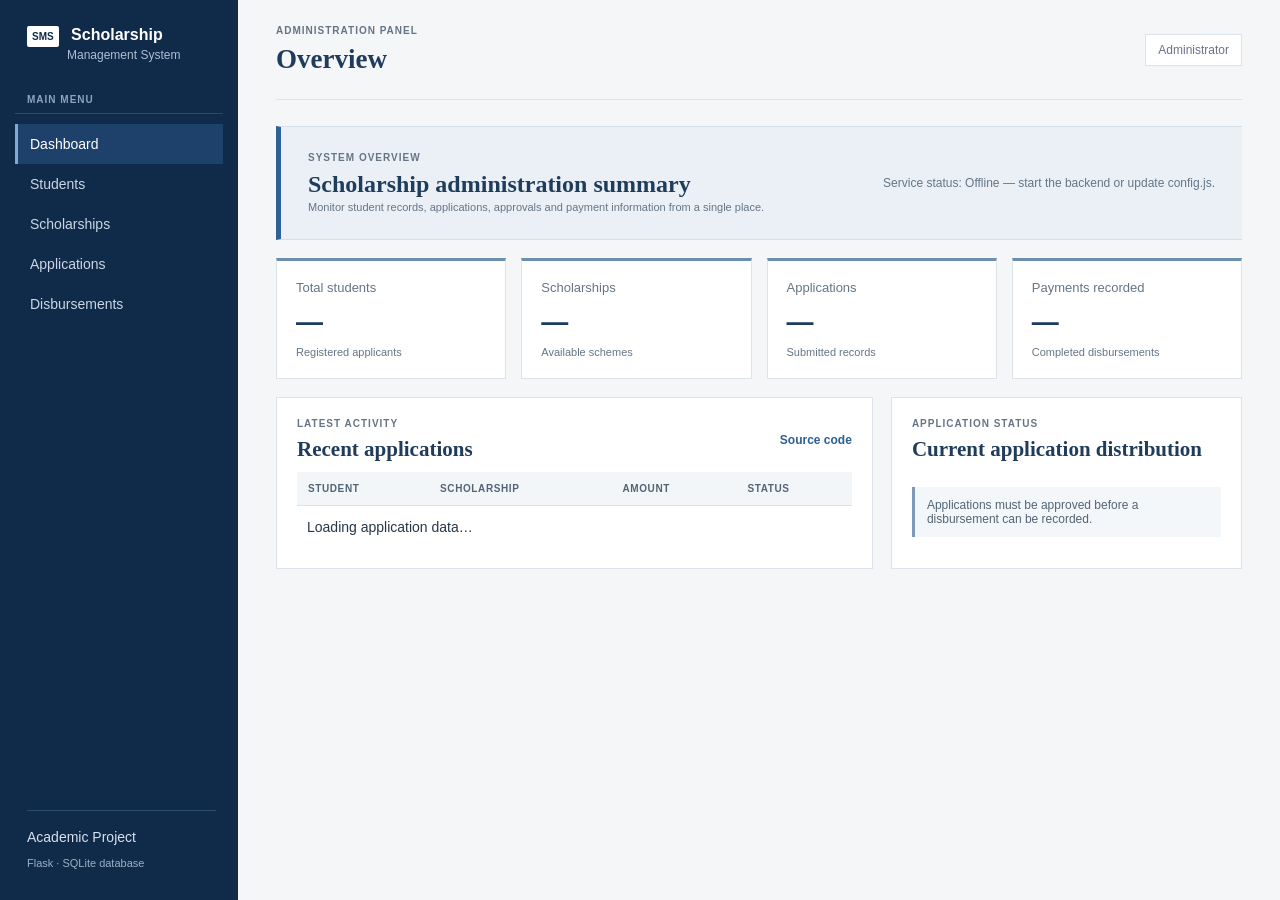
==== frontend-vercel/index.html @ af85e52f "Prepare separate Vercel frontend and Render API" ====
<!doctype html>
<html lang="en">
<head>
  <meta charset="utf-8">
  <meta name="viewport" content="width=device-width, initial-scale=1">
  <meta name="description" content="Scholarship Management System dashboard">
  <title>Scholarship Management System</title>
  <link rel="stylesheet" href="style.css">
</head>
<body>
  <aside><div class="brand"><b>SMS</b> Scholarship<br><span>Management System</span></div><p>MAIN MENU</p><nav><a class="selected">Dashboard</a><a href="#students">Students</a><a href="#scholarships">Scholarships</a><a href="#applications">Applications</a><a href="#payments">Disbursements</a></nav><footer>Academic Project<br><small>Flask · SQLite database</small></footer></aside>
  <main>
    <header><div><p>ADMINISTRATION PANEL</p><h1>Overview</h1></div><span>Administrator</span></header>
    <section class="summary"><div><p>SYSTEM OVERVIEW</p><h2>Scholarship administration summary</h2><small>Monitor student records, applications, approvals and payment information from a single place.</small></div><div class="api-status" id="api-status">Connecting to service…</div></section>
    <section class="statistics"><article><p>Total students</p><strong id="students">—</strong><small>Registered applicants</small></article><article><p>Scholarships</p><strong id="scholarships">—</strong><small>Available schemes</small></article><article><p>Applications</p><strong id="applications">—</strong><small>Submitted records</small></article><article><p>Payments recorded</p><strong id="paid">—</strong><small>Completed disbursements</small></article></section>
    <section class="grid"><article class="card"><div class="card-title"><div><p>LATEST ACTIVITY</p><h2>Recent applications</h2></div><a href="https://github.com/badalvishwendra/dbms_project_cholarship_management_system">Source code</a></div><div class="table-wrap"><table><thead><tr><th>Student</th><th>Scholarship</th><th>Amount</th><th>Status</th></tr></thead><tbody id="recent"><tr><td colspan="4">Loading application data…</td></tr></tbody></table></div></article><article class="card"><p>APPLICATION STATUS</p><h2>Current application distribution</h2><div id="status-list"></div><div class="notice">Applications must be approved before a disbursement can be recorded.</div></article></section>
  </main><script src="config.js"></script><script src="app.js"></script>
</body>
</html>
---- frontend-vercel/style.css ----
:root{--navy:#102a4a;--blue:#2f6096;--ink:#263746;--muted:#657586;--line:#dce3ea;--page:#f4f6f8;--green:#26745a;--amber:#9b6a13;--red:#a9464e}*{box-sizing:border-box}body{margin:0;background:var(--page);color:var(--ink);font:14px Arial,Helvetica,sans-serif}aside{background:var(--navy);bottom:0;color:#d8e1ec;left:0;padding:25px 15px;position:fixed;top:0;width:238px}.brand{color:#fff;font-size:16px;font-weight:bold;line-height:1.2;padding:0 12px 31px}.brand b{background:#fff;border-radius:2px;color:var(--navy);font-size:10px;margin-right:8px;padding:5px}.brand span{color:#aebfd3;font-size:12px;font-weight:normal;margin-left:40px}aside>p,main header p,.summary p,.card>p,.card-title p{color:var(--muted);font-size:10px;font-weight:bold;letter-spacing:1px;margin:0 0 8px}aside>p{color:#8ea4bd;padding-left:12px}nav{border-top:1px solid #2c4a6b;padding-top:10px}nav a{border-left:3px solid transparent;color:#cbd7e5;display:block;padding:12px;text-decoration:none}.selected,nav a:hover{background:#1d416b;border-left-color:#82a9d6;color:#fff}aside footer{border-top:1px solid #2c4a6b;bottom:25px;left:27px;line-height:1.8;position:absolute;right:22px;padding-top:14px}aside footer small{color:#9eb0c4}main{margin-left:238px;max-width:1500px;padding:0 38px 45px}header{align-items:center;border-bottom:1px solid var(--line);display:flex;height:100px;justify-content:space-between}h1,h2{color:#203c5b;font-family:Georgia,'Times New Roman',serif;margin:0}h1{font-size:27px}h2{font-size:21px}header>span{background:#fff;border:1px solid var(--line);color:var(--muted);font-size:12px;padding:8px 12px}.summary{align-items:center;background:#eaf0f6;border-bottom:1px solid #d6e0e9;border-left:5px solid var(--blue);border-top:1px solid #d6e0e9;display:flex;justify-content:space-between;margin:26px 0 18px;padding:25px 27px}.summary h2{font-size:24px}.summary small{color:var(--muted)}.api-status{color:var(--muted);font-size:12px;text-align:right}.api-status.online{color:var(--green);font-weight:bold}.statistics{display:grid;gap:15px;grid-template-columns:repeat(4,1fr);margin-bottom:18px}.statistics article,.card{background:#fff;border:1px solid var(--line)}.statistics article{border-top:3px solid #6d8ead;padding:19px}.statistics p{color:var(--muted);font-size:13px;margin:0 0 12px}.statistics strong{color:#1d3e62;display:block;font-size:27px;margin-bottom:5px}.statistics small,small{color:var(--muted);font-size:11px}.grid{display:grid;gap:18px;grid-template-columns:1.7fr 1fr}.card{padding:20px}.card-title{align-items:center;display:flex;justify-content:space-between;margin-bottom:10px}.card-title a{color:#2d5f93;font-size:12px;font-weight:bold;text-decoration:none}.table-wrap{overflow:auto}table{border-collapse:collapse;width:100%}th{background:#f3f6f9;color:#526475;font-size:10px;letter-spacing:.6px;padding:11px;text-align:left;text-transform:uppercase}td{border-top:1px solid var(--line);padding:13px 10px}.badge{border-radius:2px;display:inline-block;font-size:11px;font-weight:bold;padding:4px 8px}.approved,.paid{background:#e4f0eb;color:#24664f}.pending{background:#f8eed8;color:#805b16}.rejected{background:#f7e4e6;color:#913c44}.progress{margin:17px 0}.progress>div{display:flex;justify-content:space-between;margin-bottom:7px}.progress i{background:var(--amber);display:block;height:7px}.progress i.approved{background:var(--green)}.progress i.rejected{background:var(--red)}.notice{background:#f4f7fa;border-left:3px solid #7e9aba;color:#536475;font-size:12px;margin-top:25px;padding:11px 12px}@media(max-width:850px){aside{display:none}main{margin-left:0;padding:0 18px}.statistics{grid-template-columns:repeat(2,1fr)}.grid{grid-template-columns:1fr}}@media(max-width:520px){.summary{padding:20px}.api-status{display:none}.statistics{grid-template-columns:1fr}}
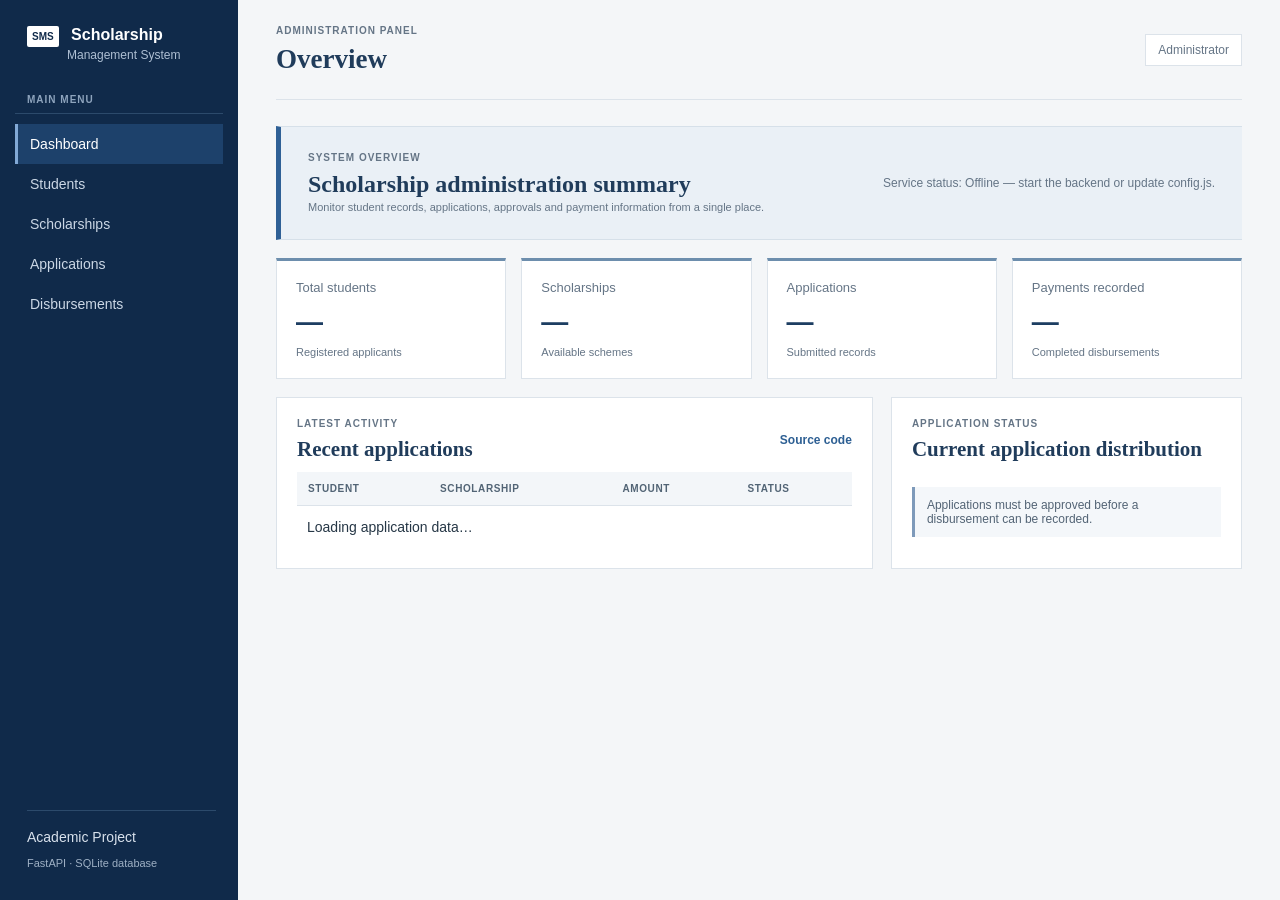
==== commit 75b8e724: "Add dual ASGI/WSGI UniversalApp support and update FastAPI docs" ====
--- a/frontend-vercel/index.html
+++ b/frontend-vercel/index.html
@@ -8,7 +8,7 @@
   <link rel="stylesheet" href="style.css">
 </head>
 <body>
-  <aside><div class="brand"><b>SMS</b> Scholarship<br><span>Management System</span></div><p>MAIN MENU</p><nav><a class="selected">Dashboard</a><a href="#students">Students</a><a href="#scholarships">Scholarships</a><a href="#applications">Applications</a><a href="#payments">Disbursements</a></nav><footer>Academic Project<br><small>Flask · SQLite database</small></footer></aside>
+  <aside><div class="brand"><b>SMS</b> Scholarship<br><span>Management System</span></div><p>MAIN MENU</p><nav><a class="selected">Dashboard</a><a href="#students">Students</a><a href="#scholarships">Scholarships</a><a href="#applications">Applications</a><a href="#payments">Disbursements</a></nav><footer>Academic Project<br><small>FastAPI · SQLite database</small></footer></aside>
   <main>
     <header><div><p>ADMINISTRATION PANEL</p><h1>Overview</h1></div><span>Administrator</span></header>
     <section class="summary"><div><p>SYSTEM OVERVIEW</p><h2>Scholarship administration summary</h2><small>Monitor student records, applications, approvals and payment information from a single place.</small></div><div class="api-status" id="api-status">Connecting to service…</div></section>
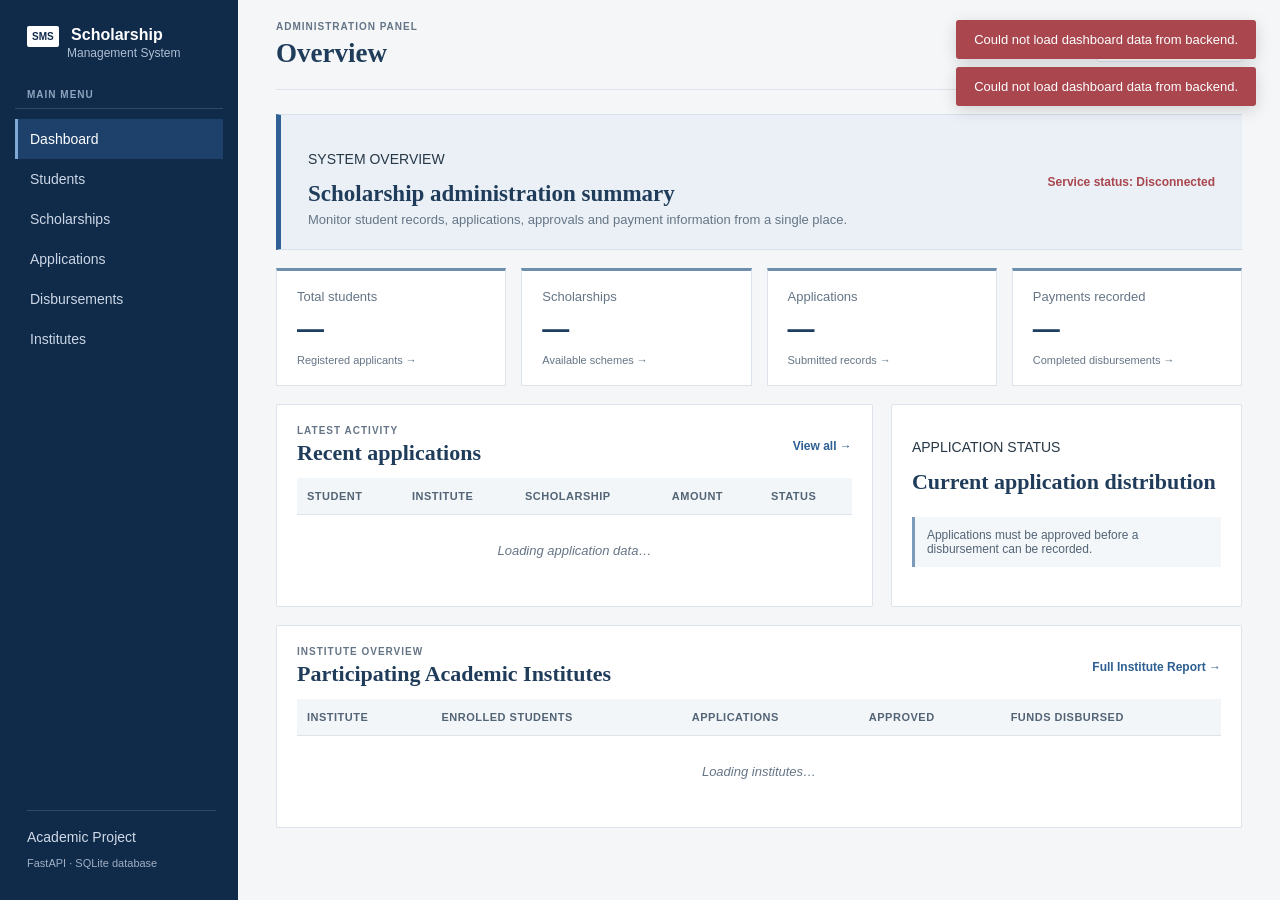
==== commit 875752bb: "Implement full navigation, CRUD features, and institute analytics" ====
--- a/frontend-vercel/index.html
+++ b/frontend-vercel/index.html
@@ -3,17 +3,394 @@
 <head>
   <meta charset="utf-8">
   <meta name="viewport" content="width=device-width, initial-scale=1">
-  <meta name="description" content="Scholarship Management System dashboard">
+  <meta name="description" content="Scholarship Management System for Academic Institutes">
   <title>Scholarship Management System</title>
   <link rel="stylesheet" href="style.css">
 </head>
 <body>
-  <aside><div class="brand"><b>SMS</b> Scholarship<br><span>Management System</span></div><p>MAIN MENU</p><nav><a class="selected">Dashboard</a><a href="#students">Students</a><a href="#scholarships">Scholarships</a><a href="#applications">Applications</a><a href="#payments">Disbursements</a></nav><footer>Academic Project<br><small>FastAPI · SQLite database</small></footer></aside>
+  <!-- Toast Notification Container -->
+  <div id="toast-container" class="toast-container"></div>
+
+  <!-- Sidebar Navigation -->
+  <aside>
+    <div class="brand">
+      <b>SMS</b> Scholarship<br>
+      <span>Management System</span>
+    </div>
+    <p>MAIN MENU</p>
+    <nav id="sidebar-nav">
+      <a href="#dashboard" class="nav-item selected" data-tab="dashboard">Dashboard</a>
+      <a href="#students" class="nav-item" data-tab="students">Students</a>
+      <a href="#scholarships" class="nav-item" data-tab="scholarships">Scholarships</a>
+      <a href="#applications" class="nav-item" data-tab="applications">Applications</a>
+      <a href="#disbursements" class="nav-item" data-tab="disbursements">Disbursements</a>
+      <a href="#institutes" class="nav-item" data-tab="institutes">Institutes</a>
+    </nav>
+    <footer>
+      Academic Project<br>
+      <small>FastAPI · SQLite database</small>
+    </footer>
+  </aside>
+
+  <!-- Main Content Area -->
   <main>
-    <header><div><p>ADMINISTRATION PANEL</p><h1>Overview</h1></div><span>Administrator</span></header>
-    <section class="summary"><div><p>SYSTEM OVERVIEW</p><h2>Scholarship administration summary</h2><small>Monitor student records, applications, approvals and payment information from a single place.</small></div><div class="api-status" id="api-status">Connecting to service…</div></section>
-    <section class="statistics"><article><p>Total students</p><strong id="students">—</strong><small>Registered applicants</small></article><article><p>Scholarships</p><strong id="scholarships">—</strong><small>Available schemes</small></article><article><p>Applications</p><strong id="applications">—</strong><small>Submitted records</small></article><article><p>Payments recorded</p><strong id="paid">—</strong><small>Completed disbursements</small></article></section>
-    <section class="grid"><article class="card"><div class="card-title"><div><p>LATEST ACTIVITY</p><h2>Recent applications</h2></div><a href="https://github.com/badalvishwendra/dbms_project_cholarship_management_system">Source code</a></div><div class="table-wrap"><table><thead><tr><th>Student</th><th>Scholarship</th><th>Amount</th><th>Status</th></tr></thead><tbody id="recent"><tr><td colspan="4">Loading application data…</td></tr></tbody></table></div></article><article class="card"><p>APPLICATION STATUS</p><h2>Current application distribution</h2><div id="status-list"></div><div class="notice">Applications must be approved before a disbursement can be recorded.</div></article></section>
-  </main><script src="config.js"></script><script src="app.js"></script>
+    <header>
+      <div>
+        <p id="page-eyebrow">ADMINISTRATION PANEL</p>
+        <h1 id="page-title">Overview</h1>
+      </div>
+      <div class="header-right">
+        <span class="admin-badge">Institute Administrator</span>
+      </div>
+    </header>
+
+    <!-- TAB 1: DASHBOARD -->
+    <section id="view-dashboard" class="tab-view active">
+      <div class="summary">
+        <div>
+          <p>SYSTEM OVERVIEW</p>
+          <h2>Scholarship administration summary</h2>
+          <small>Monitor student records, applications, approvals and payment information from a single place.</small>
+        </div>
+        <div class="api-status" id="api-status">Connecting to service…</div>
+      </div>
+
+      <div class="statistics">
+        <article class="stat-card" data-goto="students">
+          <p>Total students</p>
+          <strong id="dash-students">—</strong>
+          <small>Registered applicants →</small>
+        </article>
+        <article class="stat-card" data-goto="scholarships">
+          <p>Scholarships</p>
+          <strong id="dash-scholarships">—</strong>
+          <small>Available schemes →</small>
+        </article>
+        <article class="stat-card" data-goto="applications">
+          <p>Applications</p>
+          <strong id="dash-applications">—</strong>
+          <small>Submitted records →</small>
+        </article>
+        <article class="stat-card" data-goto="disbursements">
+          <p>Payments recorded</p>
+          <strong id="dash-paid">—</strong>
+          <small>Completed disbursements →</small>
+        </article>
+      </div>
+
+      <div class="grid">
+        <article class="card">
+          <div class="card-title">
+            <div>
+              <p>LATEST ACTIVITY</p>
+              <h2>Recent applications</h2>
+            </div>
+            <a href="#applications" class="view-all-link">View all →</a>
+          </div>
+          <div class="table-wrap">
+            <table>
+              <thead>
+                <tr>
+                  <th>Student</th>
+                  <th>Institute</th>
+                  <th>Scholarship</th>
+                  <th>Amount</th>
+                  <th>Status</th>
+                </tr>
+              </thead>
+              <tbody id="dash-recent-table">
+                <tr><td colspan="5" class="muted-cell">Loading application data…</td></tr>
+              </tbody>
+            </table>
+          </div>
+        </article>
+
+        <article class="card">
+          <p>APPLICATION STATUS</p>
+          <h2>Current application distribution</h2>
+          <div id="dash-status-list"></div>
+          <div class="notice">Applications must be approved before a disbursement can be recorded.</div>
+        </article>
+      </div>
+
+      <!-- Institute Quick Snapshot on Dashboard -->
+      <div class="card mt-18">
+        <div class="card-title">
+          <div>
+            <p>INSTITUTE OVERVIEW</p>
+            <h2>Participating Academic Institutes</h2>
+          </div>
+          <a href="#institutes" class="view-all-link">Full Institute Report →</a>
+        </div>
+        <div class="table-wrap">
+          <table>
+            <thead>
+              <tr>
+                <th>Institute</th>
+                <th>Enrolled Students</th>
+                <th>Applications</th>
+                <th>Approved</th>
+                <th>Funds Disbursed</th>
+              </tr>
+            </thead>
+            <tbody id="dash-institutes-table">
+              <tr><td colspan="5" class="muted-cell">Loading institutes…</td></tr>
+            </tbody>
+          </table>
+        </div>
+      </div>
+    </section>
+
+    <!-- TAB 2: STUDENTS -->
+    <section id="view-students" class="tab-view">
+      <div class="page-intro">
+        <p>STUDENT DIRECTORY</p>
+        <h2>Registered Students</h2>
+        <small>Students registered with unique 12-digit Aadhaar identification across all institutes.</small>
+      </div>
+
+      <!-- Filter & Action Toolbar -->
+      <div class="toolbar">
+        <div class="toolbar-filters">
+          <input type="text" id="student-search" placeholder="Search student by name, Aadhaar, course…" class="search-input">
+          <select id="student-institute-filter" class="filter-select">
+            <option value="all">All Institutes</option>
+          </select>
+        </div>
+        <button id="toggle-student-form-btn" class="btn btn-primary">+ Register Student</button>
+      </div>
+
+      <!-- Add Student Form Panel -->
+      <div id="student-form-panel" class="form-panel collapsed">
+        <h3>Register New Student</h3>
+        <form id="add-student-form" class="form-grid-5">
+          <input type="text" id="stu-name" placeholder="Full student name" required>
+          <div>
+            <input type="text" id="stu-aadhaar" placeholder="12-digit Aadhaar" pattern="[0-9]{12}" maxlength="12" title="Exactly 12 numeric digits" required>
+            <span class="field-hint" id="aadhaar-counter">0/12</span>
+          </div>
+          <input type="text" id="stu-institute" list="institute-datalist" placeholder="Institute name" required>
+          <datalist id="institute-datalist"></datalist>
+          <input type="text" id="stu-course" placeholder="Course name e.g. B.Tech CSE" required>
+          <input type="number" id="stu-income" min="0" placeholder="Annual income (₹)" required>
+          <button type="submit" class="btn btn-primary" id="save-student-btn">Save Student</button>
+        </form>
+      </div>
+
+      <!-- Students Table -->
+      <div class="card">
+        <div class="table-wrap">
+          <table>
+            <thead>
+              <tr>
+                <th>ID</th>
+                <th>Student Details</th>
+                <th>Aadhaar Number</th>
+                <th>Institute & Course</th>
+                <th>Annual Income</th>
+                <th>Actions</th>
+              </tr>
+            </thead>
+            <tbody id="students-table-body">
+              <tr><td colspan="6" class="muted-cell">Loading student records…</td></tr>
+            </tbody>
+          </table>
+        </div>
+      </div>
+    </section>
+
+    <!-- TAB 3: SCHOLARSHIPS -->
+    <section id="view-scholarships" class="tab-view">
+      <div class="page-intro">
+        <p>SCHOLARSHIP PROGRAMMES</p>
+        <h2>Available Schemes & Criteria</h2>
+        <small>Institutional and government funding schemes with eligibility standards and award amounts.</small>
+      </div>
+
+      <!-- Add Scholarship Form -->
+      <div class="form-panel">
+        <h3>Create Scholarship Scheme</h3>
+        <form id="add-scholarship-form" class="form-grid-4">
+          <input type="text" id="sc-name" placeholder="Scholarship scheme name" required>
+          <input type="text" id="sc-eligibility" placeholder="Eligibility criteria e.g. Marks > 80%" required>
+          <input type="number" id="sc-amount" min="1" placeholder="Award amount (₹)" required>
+          <input type="date" id="sc-deadline" required title="Application Deadline">
+          <button type="submit" class="btn btn-primary" id="save-scholarship-btn">Create Scheme</button>
+        </form>
+      </div>
+
+      <!-- Scholarships Cards Grid -->
+      <div class="cards-grid" id="scholarships-grid">
+        <div class="muted-cell">Loading scholarships…</div>
+      </div>
+    </section>
+
+    <!-- TAB 4: APPLICATIONS -->
+    <section id="view-applications" class="tab-view">
+      <div class="page-intro">
+        <p>APPLICATION WORKFLOW</p>
+        <h2>Review Submissions & Approvals</h2>
+        <small>Each student may apply to a scholarship once. Review and update application decisions.</small>
+      </div>
+
+      <!-- Application Controls Toolbar -->
+      <div class="toolbar">
+        <div class="toolbar-filters">
+          <select id="app-status-filter" class="filter-select">
+            <option value="all">All Statuses</option>
+            <option value="Pending">Pending</option>
+            <option value="Approved">Approved</option>
+            <option value="Rejected">Rejected</option>
+          </select>
+          <select id="app-institute-filter" class="filter-select">
+            <option value="all">All Institutes</option>
+          </select>
+        </div>
+        <button id="toggle-app-form-btn" class="btn btn-primary">+ Submit Application</button>
+      </div>
+
+      <!-- Submit Application Form Panel -->
+      <div id="app-form-panel" class="form-panel collapsed">
+        <h3>Submit Scholarship Application</h3>
+        <form id="add-application-form" class="form-grid-3">
+          <select id="app-student-select" required>
+            <option value="">Select applicant student…</option>
+          </select>
+          <select id="app-scholarship-select" required>
+            <option value="">Select scholarship scheme…</option>
+          </select>
+          <input type="date" id="app-date" required title="Application date">
+          <button type="submit" class="btn btn-primary" id="save-application-btn">Submit Application</button>
+        </form>
+      </div>
+
+      <!-- Applications Table -->
+      <div class="card">
+        <div class="table-wrap">
+          <table>
+            <thead>
+              <tr>
+                <th>App #</th>
+                <th>Student & Institute</th>
+                <th>Scholarship Scheme</th>
+                <th>Award Amount</th>
+                <th>Apply Date</th>
+                <th>Decision Status</th>
+                <th>Actions</th>
+              </tr>
+            </thead>
+            <tbody id="applications-table-body">
+              <tr><td colspan="7" class="muted-cell">Loading applications…</td></tr>
+            </tbody>
+          </table>
+        </div>
+      </div>
+    </section>
+
+    <!-- TAB 5: DISBURSEMENTS -->
+    <section id="view-disbursements" class="tab-view">
+      <div class="page-intro">
+        <p>PAYMENT & DISBURSEMENT REGISTER</p>
+        <h2>Disbursement Management</h2>
+        <small>Record and verify official scholarship disbursements for approved student applications.</small>
+      </div>
+
+      <!-- Disbursement Summary Metrics -->
+      <div class="statistics mb-18">
+        <article class="stat-card">
+          <p>Total Disbursed Funds</p>
+          <strong id="disb-total-amount">₹0</strong>
+          <small>Completed disbursements</small>
+        </article>
+        <article class="stat-card">
+          <p>Awaiting Disbursement</p>
+          <strong id="disb-unpaid-count">0</strong>
+          <small>Approved unpaid applications</small>
+        </article>
+        <article class="stat-card">
+          <p>Completed Transactions</p>
+          <strong id="disb-paid-count">0</strong>
+          <small>Verified payments</small>
+        </article>
+      </div>
+
+      <!-- Record Disbursement Form Panel -->
+      <div class="form-panel">
+        <h3>Record Scholarship Payment</h3>
+        <form id="add-disbursement-form" class="form-grid-4">
+          <select id="disb-application-select" required>
+            <option value="">Select approved application…</option>
+          </select>
+          <input type="date" id="disb-date" required title="Payment Date">
+          <select id="disb-status" required>
+            <option value="Paid">Paid</option>
+            <option value="Processing">Processing</option>
+            <option value="Failed">Failed</option>
+          </select>
+          <input type="text" id="disb-ref" placeholder="Transaction Ref e.g. TXN-2026-0005" required>
+          <button type="submit" class="btn btn-primary" id="save-disbursement-btn">Record Payment</button>
+        </form>
+      </div>
+
+      <!-- Disbursements Table -->
+      <div class="card">
+        <div class="table-wrap">
+          <table>
+            <thead>
+              <tr>
+                <th>Payment #</th>
+                <th>Recipient Student</th>
+                <th>Institute</th>
+                <th>Scholarship Scheme</th>
+                <th>Amount</th>
+                <th>Payment Date</th>
+                <th>Transaction Reference</th>
+                <th>Status</th>
+              </tr>
+            </thead>
+            <tbody id="disbursements-table-body">
+              <tr><td colspan="8" class="muted-cell">Loading disbursements…</td></tr>
+            </tbody>
+          </table>
+        </div>
+      </div>
+    </section>
+
+    <!-- TAB 6: INSTITUTES -->
+    <section id="view-institutes" class="tab-view">
+      <div class="page-intro">
+        <p>INSTITUTIONAL PERFORMANCE</p>
+        <h2>Institute Analytics & Student Allocations</h2>
+        <small>Track performance, student enrollment, application decisions, and total awarded funds by academic institution.</small>
+      </div>
+
+      <div class="card">
+        <div class="table-wrap">
+          <table>
+            <thead>
+              <tr>
+                <th>Academic Institute</th>
+                <th>Enrolled Students</th>
+                <th>Total Applications</th>
+                <th>Approved</th>
+                <th>Pending</th>
+                <th>Rejected</th>
+                <th>Approval Rate</th>
+                <th>Total Funds Disbursed</th>
+                <th>Actions</th>
+              </tr>
+            </thead>
+            <tbody id="institutes-table-body">
+              <tr><td colspan="9" class="muted-cell">Loading institute analytics…</td></tr>
+            </tbody>
+          </table>
+        </div>
+      </div>
+    </section>
+  </main>
+
+  <!-- Scripts -->
+  <script src="config.js"></script>
+  <script src="app.js"></script>
 </body>
 </html>
--- a/frontend-vercel/style.css
+++ b/frontend-vercel/style.css
@@ -1 +1,814 @@
-:root{--navy:#102a4a;--blue:#2f6096;--ink:#263746;--muted:#657586;--line:#dce3ea;--page:#f4f6f8;--green:#26745a;--amber:#9b6a13;--red:#a9464e}*{box-sizing:border-box}body{margin:0;background:var(--page);color:var(--ink);font:14px Arial,Helvetica,sans-serif}aside{background:var(--navy);bottom:0;color:#d8e1ec;left:0;padding:25px 15px;position:fixed;top:0;width:238px}.brand{color:#fff;font-size:16px;font-weight:bold;line-height:1.2;padding:0 12px 31px}.brand b{background:#fff;border-radius:2px;color:var(--navy);font-size:10px;margin-right:8px;padding:5px}.brand span{color:#aebfd3;font-size:12px;font-weight:normal;margin-left:40px}aside>p,main header p,.summary p,.card>p,.card-title p{color:var(--muted);font-size:10px;font-weight:bold;letter-spacing:1px;margin:0 0 8px}aside>p{color:#8ea4bd;padding-left:12px}nav{border-top:1px solid #2c4a6b;padding-top:10px}nav a{border-left:3px solid transparent;color:#cbd7e5;display:block;padding:12px;text-decoration:none}.selected,nav a:hover{background:#1d416b;border-left-color:#82a9d6;color:#fff}aside footer{border-top:1px solid #2c4a6b;bottom:25px;left:27px;line-height:1.8;position:absolute;right:22px;padding-top:14px}aside footer small{color:#9eb0c4}main{margin-left:238px;max-width:1500px;padding:0 38px 45px}header{align-items:center;border-bottom:1px solid var(--line);display:flex;height:100px;justify-content:space-between}h1,h2{color:#203c5b;font-family:Georgia,'Times New Roman',serif;margin:0}h1{font-size:27px}h2{font-size:21px}header>span{background:#fff;border:1px solid var(--line);color:var(--muted);font-size:12px;padding:8px 12px}.summary{align-items:center;background:#eaf0f6;border-bottom:1px solid #d6e0e9;border-left:5px solid var(--blue);border-top:1px solid #d6e0e9;display:flex;justify-content:space-between;margin:26px 0 18px;padding:25px 27px}.summary h2{font-size:24px}.summary small{color:var(--muted)}.api-status{color:var(--muted);font-size:12px;text-align:right}.api-status.online{color:var(--green);font-weight:bold}.statistics{display:grid;gap:15px;grid-template-columns:repeat(4,1fr);margin-bottom:18px}.statistics article,.card{background:#fff;border:1px solid var(--line)}.statistics article{border-top:3px solid #6d8ead;padding:19px}.statistics p{color:var(--muted);font-size:13px;margin:0 0 12px}.statistics strong{color:#1d3e62;display:block;font-size:27px;margin-bottom:5px}.statistics small,small{color:var(--muted);font-size:11px}.grid{display:grid;gap:18px;grid-template-columns:1.7fr 1fr}.card{padding:20px}.card-title{align-items:center;display:flex;justify-content:space-between;margin-bottom:10px}.card-title a{color:#2d5f93;font-size:12px;font-weight:bold;text-decoration:none}.table-wrap{overflow:auto}table{border-collapse:collapse;width:100%}th{background:#f3f6f9;color:#526475;font-size:10px;letter-spacing:.6px;padding:11px;text-align:left;text-transform:uppercase}td{border-top:1px solid var(--line);padding:13px 10px}.badge{border-radius:2px;display:inline-block;font-size:11px;font-weight:bold;padding:4px 8px}.approved,.paid{background:#e4f0eb;color:#24664f}.pending{background:#f8eed8;color:#805b16}.rejected{background:#f7e4e6;color:#913c44}.progress{margin:17px 0}.progress>div{display:flex;justify-content:space-between;margin-bottom:7px}.progress i{background:var(--amber);display:block;height:7px}.progress i.approved{background:var(--green)}.progress i.rejected{background:var(--red)}.notice{background:#f4f7fa;border-left:3px solid #7e9aba;color:#536475;font-size:12px;margin-top:25px;padding:11px 12px}@media(max-width:850px){aside{display:none}main{margin-left:0;padding:0 18px}.statistics{grid-template-columns:repeat(2,1fr)}.grid{grid-template-columns:1fr}}@media(max-width:520px){.summary{padding:20px}.api-status{display:none}.statistics{grid-template-columns:1fr}}
+:root {
+  --navy: #102a4a;
+  --navy-hover: #1d416b;
+  --accent: #82a9d6;
+  --blue: #2f6096;
+  --blue-hover: #244d79;
+  --ink: #263746;
+  --muted: #657586;
+  --line: #dce3ea;
+  --page: #f4f6f8;
+  --green: #26745a;
+  --amber: #9b6a13;
+  --red: #a9464e;
+  --white: #ffffff;
+}
+
+* {
+  box-sizing: border-box;
+}
+
+body {
+  margin: 0;
+  background: var(--page);
+  color: var(--ink);
+  font: 14px Arial, Helvetica, sans-serif;
+  -webkit-font-smoothing: antialiased;
+}
+
+/* Sidebar */
+aside {
+  background: var(--navy);
+  bottom: 0;
+  color: #d8e1ec;
+  left: 0;
+  padding: 25px 15px;
+  position: fixed;
+  top: 0;
+  width: 238px;
+  z-index: 100;
+  overflow-y: auto;
+}
+
+.brand {
+  color: #fff;
+  font-size: 16px;
+  font-weight: bold;
+  line-height: 1.2;
+  padding: 0 12px 28px;
+}
+
+.brand b {
+  background: #fff;
+  border-radius: 2px;
+  color: var(--navy);
+  font-size: 10px;
+  margin-right: 8px;
+  padding: 5px;
+}
+
+.brand span {
+  color: #aebfd3;
+  font-size: 12px;
+  font-weight: normal;
+  margin-left: 40px;
+  display: block;
+  margin-top: 2px;
+}
+
+aside > p {
+  color: #8ea4bd;
+  font-size: 10px;
+  font-weight: bold;
+  letter-spacing: 1px;
+  margin: 0 0 8px;
+  padding-left: 12px;
+}
+
+nav {
+  border-top: 1px solid #2c4a6b;
+  padding-top: 10px;
+}
+
+nav a {
+  border-left: 3px solid transparent;
+  color: #cbd7e5;
+  display: block;
+  padding: 12px;
+  text-decoration: none;
+  font-size: 14px;
+  cursor: pointer;
+  transition: all 0.15s ease;
+}
+
+.selected,
+nav a:hover {
+  background: var(--navy-hover);
+  border-left-color: var(--accent);
+  color: #fff;
+}
+
+aside footer {
+  border-top: 1px solid #2c4a6b;
+  bottom: 25px;
+  left: 27px;
+  line-height: 1.8;
+  position: absolute;
+  right: 22px;
+  padding-top: 14px;
+  color: #cfdae6;
+}
+
+aside footer small {
+  color: #9eb0c4;
+}
+
+/* Main Container */
+main {
+  margin-left: 238px;
+  max-width: 1500px;
+  padding: 0 38px 45px;
+  min-height: 100vh;
+}
+
+header {
+  align-items: center;
+  border-bottom: 1px solid var(--line);
+  display: flex;
+  height: 90px;
+  justify-content: space-between;
+}
+
+header p {
+  color: var(--muted);
+  font-size: 10px;
+  font-weight: bold;
+  letter-spacing: 1px;
+  margin: 0 0 6px;
+}
+
+h1,
+h2 {
+  color: #203c5b;
+  font-family: Georgia, 'Times New Roman', serif;
+  margin: 0;
+}
+
+h1 {
+  font-size: 27px;
+}
+
+h2 {
+  font-size: 22px;
+}
+
+.admin-badge {
+  background: #fff;
+  border: 1px solid var(--line);
+  color: var(--muted);
+  font-size: 12px;
+  padding: 8px 14px;
+  border-radius: 2px;
+  font-weight: 500;
+}
+
+/* Tab View Toggling */
+.tab-view {
+  display: none;
+  animation: fadeIn 0.2s ease-in-out;
+}
+
+.tab-view.active {
+  display: block;
+}
+
+@keyframes fadeIn {
+  from { opacity: 0; transform: translateY(4px); }
+  to { opacity: 1; transform: translateY(0); }
+}
+
+/* Summary Banner */
+.summary {
+  align-items: center;
+  background: #eaf0f6;
+  border-bottom: 1px solid #d6e0e9;
+  border-left: 5px solid var(--blue);
+  border-top: 1px solid #d6e0e9;
+  display: flex;
+  justify-content: space-between;
+  margin: 24px 0 18px;
+  padding: 22px 27px;
+}
+
+.summary h2 {
+  font-size: 23px;
+  margin-bottom: 4px;
+}
+
+.summary small {
+  color: var(--muted);
+  font-size: 13px;
+}
+
+.api-status {
+  color: var(--muted);
+  font-size: 12px;
+  text-align: right;
+  line-height: 1.5;
+}
+
+.api-status.online {
+  color: var(--green);
+  font-weight: bold;
+}
+
+.api-status.offline {
+  color: var(--red);
+  font-weight: bold;
+}
+
+/* Page Intro */
+.page-intro {
+  padding: 22px 0 16px;
+}
+
+.page-intro p {
+  color: var(--muted);
+  font-size: 10px;
+  font-weight: bold;
+  letter-spacing: 1px;
+  margin: 0 0 6px;
+}
+
+.page-intro h2 {
+  font-size: 24px;
+  margin: 0 0 6px;
+}
+
+.page-intro small {
+  color: var(--muted);
+  font-size: 13px;
+}
+
+/* Statistics Grid */
+.statistics {
+  display: grid;
+  gap: 15px;
+  grid-template-columns: repeat(4, 1fr);
+  margin-bottom: 18px;
+}
+
+.stat-card,
+.card {
+  background: #fff;
+  border: 1px solid var(--line);
+}
+
+.stat-card {
+  border-top: 3px solid #6d8ead;
+  padding: 18px 20px;
+  cursor: pointer;
+  transition: transform 0.15s ease, box-shadow 0.15s ease;
+}
+
+.stat-card:hover {
+  transform: translateY(-2px);
+  box-shadow: 0 4px 12px rgba(16, 42, 74, 0.08);
+}
+
+.stat-card p {
+  color: var(--muted);
+  font-size: 13px;
+  margin: 0 0 10px;
+}
+
+.stat-card strong {
+  color: #1d3e62;
+  display: block;
+  font-size: 27px;
+  margin-bottom: 6px;
+}
+
+.stat-card small,
+small {
+  color: var(--muted);
+  font-size: 11px;
+}
+
+/* Two Column Grid */
+.grid {
+  display: grid;
+  gap: 18px;
+  grid-template-columns: 1.7fr 1fr;
+}
+
+.card {
+  padding: 20px;
+  border-radius: 2px;
+}
+
+.card-title {
+  align-items: center;
+  display: flex;
+  justify-content: space-between;
+  margin-bottom: 12px;
+}
+
+.card-title p {
+  color: var(--muted);
+  font-size: 10px;
+  font-weight: bold;
+  letter-spacing: 1px;
+  margin: 0 0 4px;
+}
+
+.view-all-link {
+  color: #2d5f93;
+  font-size: 12px;
+  font-weight: bold;
+  text-decoration: none;
+}
+
+.view-all-link:hover {
+  text-decoration: underline;
+}
+
+/* Tables */
+.table-wrap {
+  overflow-x: auto;
+}
+
+table {
+  border-collapse: collapse;
+  width: 100%;
+}
+
+th {
+  background: #f3f6f9;
+  color: #526475;
+  font-size: 11px;
+  letter-spacing: 0.5px;
+  padding: 12px 10px;
+  text-align: left;
+  text-transform: uppercase;
+}
+
+td {
+  border-top: 1px solid var(--line);
+  padding: 12px 10px;
+  font-size: 13px;
+  vertical-align: middle;
+}
+
+td b {
+  font-weight: 600;
+  color: #203c5b;
+}
+
+td small {
+  color: var(--muted);
+  font-size: 11px;
+}
+
+.muted-cell {
+  text-align: center;
+  color: var(--muted);
+  padding: 28px !important;
+  font-style: italic;
+}
+
+/* Badges */
+.badge {
+  border-radius: 2px;
+  display: inline-block;
+  font-size: 11px;
+  font-weight: bold;
+  padding: 4px 8px;
+  text-transform: capitalize;
+}
+
+.approved,
+.paid {
+  background: #e4f0eb;
+  color: #24664f;
+}
+
+.pending,
+.processing {
+  background: #f8eed8;
+  color: #805b16;
+}
+
+.rejected,
+.failed {
+  background: #f7e4e6;
+  color: #913c44;
+}
+
+/* Progress Bars */
+.progress {
+  margin: 16px 0;
+}
+
+.progress > div {
+  display: flex;
+  justify-content: space-between;
+  margin-bottom: 6px;
+  font-size: 13px;
+}
+
+.progress i {
+  background: var(--amber);
+  display: block;
+  height: 7px;
+  border-radius: 1px;
+}
+
+.progress i.approved {
+  background: var(--green);
+}
+
+.progress i.rejected {
+  background: var(--red);
+}
+
+.notice {
+  background: #f4f7fa;
+  border-left: 3px solid #7e9aba;
+  color: #536475;
+  font-size: 12px;
+  margin-top: 22px;
+  padding: 11px 12px;
+}
+
+/* Toolbar & Filters */
+.toolbar {
+  display: flex;
+  justify-content: space-between;
+  align-items: center;
+  margin-bottom: 16px;
+  flex-wrap: wrap;
+  gap: 12px;
+}
+
+.toolbar-filters {
+  display: flex;
+  gap: 10px;
+  flex-wrap: wrap;
+  flex: 1;
+}
+
+.search-input {
+  min-width: 260px;
+  padding: 9px 12px;
+  border: 1px solid #cbd5df;
+  border-radius: 2px;
+  font-size: 13px;
+  background: #fff;
+  color: var(--ink);
+}
+
+.search-input:focus,
+input:focus,
+select:focus {
+  outline: none;
+  border-color: var(--blue);
+  box-shadow: 0 0 0 2px rgba(47, 96, 150, 0.15);
+}
+
+.filter-select {
+  padding: 9px 12px;
+  border: 1px solid #cbd5df;
+  border-radius: 2px;
+  font-size: 13px;
+  background: #fff;
+  color: var(--ink);
+  cursor: pointer;
+}
+
+/* Form Panels */
+.form-panel {
+  background: #fff;
+  border: 1px solid var(--line);
+  padding: 20px;
+  margin-bottom: 18px;
+  border-radius: 2px;
+  transition: all 0.2s ease;
+}
+
+.form-panel.collapsed {
+  display: none;
+}
+
+.form-panel h3 {
+  margin: 0 0 14px;
+  font-size: 16px;
+  color: #203c5b;
+}
+
+.form-grid-5 {
+  display: grid;
+  grid-template-columns: repeat(auto-fit, minmax(180px, 1fr));
+  gap: 10px;
+  align-items: start;
+}
+
+.form-grid-4 {
+  display: grid;
+  grid-template-columns: repeat(auto-fit, minmax(200px, 1fr));
+  gap: 10px;
+  align-items: center;
+}
+
+.form-grid-3 {
+  display: grid;
+  grid-template-columns: repeat(auto-fit, minmax(240px, 1fr));
+  gap: 10px;
+  align-items: center;
+}
+
+input,
+select {
+  width: 100%;
+  padding: 10px;
+  border: 1px solid #cbd5df;
+  border-radius: 2px;
+  font: inherit;
+  background: #fff;
+  color: var(--ink);
+  font-size: 13px;
+}
+
+.field-hint {
+  display: block;
+  font-size: 11px;
+  color: var(--muted);
+  text-align: right;
+  margin-top: 3px;
+}
+
+/* Buttons */
+.btn {
+  padding: 9px 16px;
+  border: 1px solid transparent;
+  border-radius: 2px;
+  font-weight: bold;
+  cursor: pointer;
+  font-size: 13px;
+  transition: background 0.15s ease, border-color 0.15s ease;
+  display: inline-flex;
+  align-items: center;
+  justify-content: center;
+  text-decoration: none;
+}
+
+.btn-primary {
+  background: var(--blue);
+  color: #fff;
+  border-color: var(--blue);
+}
+
+.btn-primary:hover {
+  background: var(--blue-hover);
+}
+
+.btn-sm {
+  padding: 5px 9px;
+  font-size: 11px;
+  border-radius: 2px;
+  font-weight: 600;
+  margin-right: 4px;
+}
+
+.btn-approve {
+  background: #e4f0eb;
+  color: #24664f;
+  border-color: #b7dbcd;
+}
+
+.btn-approve:hover {
+  background: #24664f;
+  color: #fff;
+}
+
+.btn-reject {
+  background: #f7e4e6;
+  color: #913c44;
+  border-color: #ecc0c5;
+}
+
+.btn-reject:hover {
+  background: #913c44;
+  color: #fff;
+}
+
+.btn-reset {
+  background: #f8eed8;
+  color: #805b16;
+  border-color: #ebdcb3;
+}
+
+.btn-reset:hover {
+  background: #805b16;
+  color: #fff;
+}
+
+.btn-delete {
+  background: transparent;
+  color: #a9464e;
+  border: 1px solid #ecc0c5;
+  padding: 4px 8px;
+  font-size: 11px;
+  cursor: pointer;
+  border-radius: 2px;
+}
+
+.btn-delete:hover {
+  background: #fdf2f3;
+  color: #802e35;
+}
+
+.btn-link {
+  background: none;
+  border: none;
+  color: var(--blue);
+  cursor: pointer;
+  font-weight: bold;
+  padding: 0;
+  font-size: 12px;
+}
+
+.btn-link:hover {
+  text-decoration: underline;
+}
+
+/* Scholarships Cards Grid */
+.cards-grid {
+  display: grid;
+  grid-template-columns: repeat(auto-fill, minmax(310px, 1fr));
+  gap: 16px;
+}
+
+.scholar-card {
+  background: #fff;
+  border: 1px solid var(--line);
+  border-top: 3px solid #6d8ead;
+  padding: 22px;
+  border-radius: 2px;
+  display: flex;
+  flex-direction: column;
+  justify-content: space-between;
+}
+
+.scholar-card p.eyebrow {
+  font-size: 10px;
+  font-weight: bold;
+  letter-spacing: 1px;
+  color: var(--muted);
+  margin: 0 0 6px;
+}
+
+.scholar-card h3 {
+  font: 600 19px Georgia, serif;
+  color: #203c5b;
+  margin: 0 0 8px;
+}
+
+.scholar-card .eligibility {
+  color: var(--muted);
+  font-size: 13px;
+  margin: 0 0 16px;
+  min-height: 38px;
+}
+
+.scholar-card-footer {
+  border-top: 1px solid var(--line);
+  padding-top: 14px;
+  display: flex;
+  justify-content: space-between;
+  align-items: center;
+}
+
+.scholar-amount {
+  font-size: 22px;
+  font-weight: bold;
+  color: #1d3e62;
+  display: block;
+}
+
+.scholar-applicants-tag {
+  font-size: 11px;
+  color: var(--muted);
+  display: block;
+  margin-top: 2px;
+}
+
+/* Toasts */
+.toast-container {
+  position: fixed;
+  top: 20px;
+  right: 24px;
+  z-index: 9999;
+  display: flex;
+  flex-direction: column;
+  gap: 8px;
+  pointer-events: none;
+}
+
+.toast {
+  padding: 12px 18px;
+  border-radius: 3px;
+  font-size: 13px;
+  font-weight: 500;
+  box-shadow: 0 4px 16px rgba(0, 0, 0, 0.15);
+  pointer-events: auto;
+  animation: slideIn 0.25s ease;
+  max-width: 380px;
+}
+
+.toast.success {
+  background: #1a624b;
+  color: #fff;
+}
+
+.toast.error {
+  background: #a9464e;
+  color: #fff;
+}
+
+.toast.info {
+  background: #2f6096;
+  color: #fff;
+}
+
+@keyframes slideIn {
+  from { transform: translateX(50px); opacity: 0; }
+  to { transform: translateX(0); opacity: 1; }
+}
+
+/* Utilities */
+.mt-18 { margin-top: 18px; }
+.mb-18 { margin-bottom: 18px; }
+
+code {
+  font-family: Consolas, monospace;
+  font-size: 12px;
+  background: #f1f4f8;
+  padding: 2px 5px;
+  border-radius: 2px;
+  color: #3b5065;
+}
+
+/* Responsive */
+@media (max-width: 950px) {
+  aside {
+    width: 64px;
+    padding: 20px 8px;
+  }
+  .brand {
+    font-size: 0;
+    padding-left: 6px;
+  }
+  .brand b {
+    font-size: 10px;
+    margin: 0;
+  }
+  .brand span,
+  aside > p,
+  aside footer {
+    display: none;
+  }
+  nav a {
+    font-size: 0;
+    padding: 14px 0;
+    text-align: center;
+    border-left: none;
+  }
+  nav a:before {
+    content: '•';
+    font-size: 22px;
+    display: block;
+    line-height: 1;
+  }
+  main {
+    margin-left: 64px;
+    padding: 0 20px 40px;
+  }
+  .statistics {
+    grid-template-columns: repeat(2, 1fr);
+  }
+  .grid {
+    grid-template-columns: 1fr;
+  }
+}
+
+@media (max-width: 600px) {
+  main {
+    padding: 0 14px 30px;
+  }
+  .statistics {
+    grid-template-columns: 1fr;
+  }
+  .toolbar {
+    flex-direction: column;
+    align-items: stretch;
+  }
+  .search-input {
+    min-width: 0;
+  }
+  .form-grid-5,
+  .form-grid-4,
+  .form-grid-3 {
+    grid-template-columns: 1fr;
+  }
+}
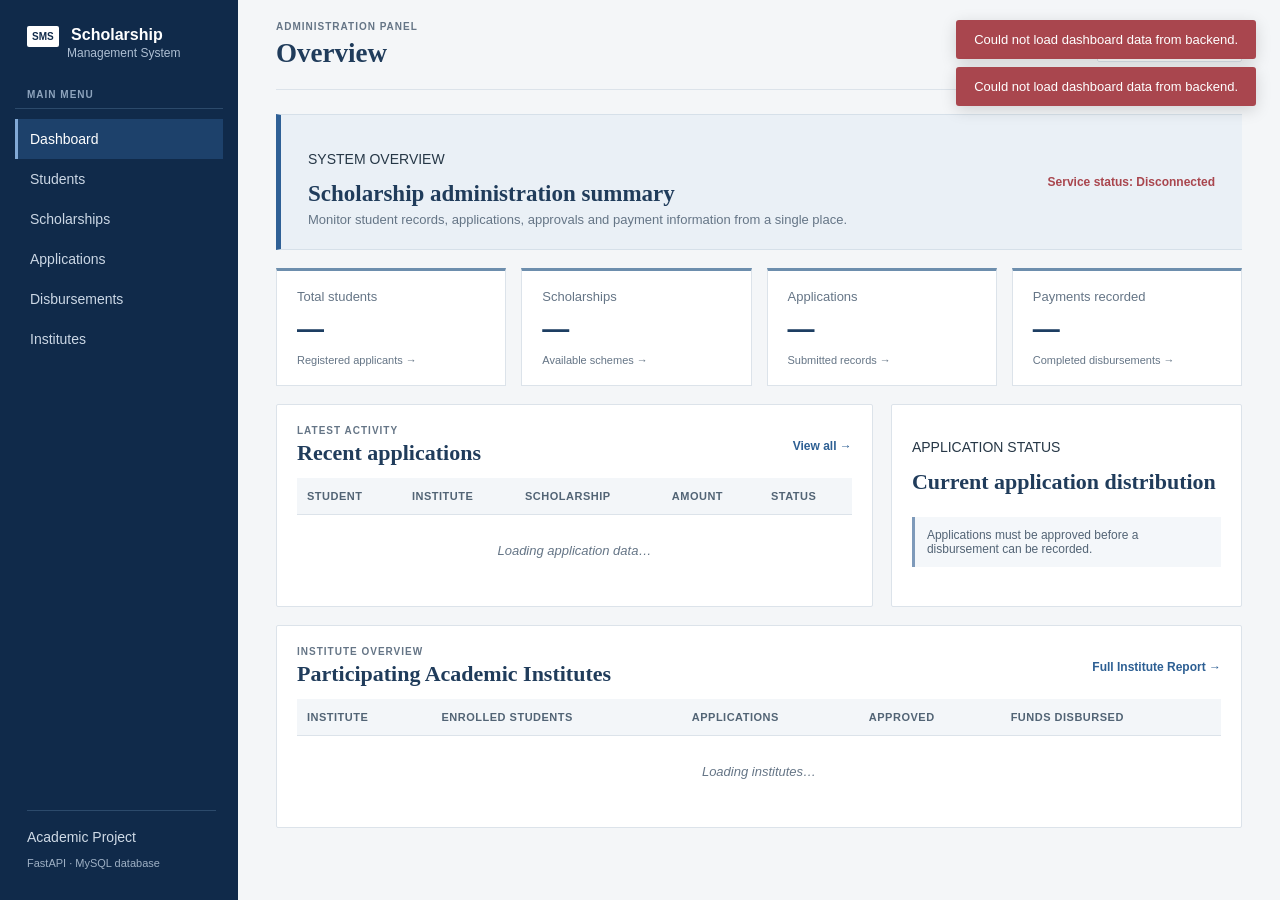
==== commit c7930a0a: "Migrate database from SQLite to MySQL with InnoDB engine and PyMySQL connector" ====
--- a/frontend-vercel/index.html
+++ b/frontend-vercel/index.html
@@ -28,7 +28,7 @@
     </nav>
     <footer>
       Academic Project<br>
-      <small>FastAPI · SQLite database</small>
+      <small>FastAPI · MySQL database</small>
     </footer>
   </aside>
 
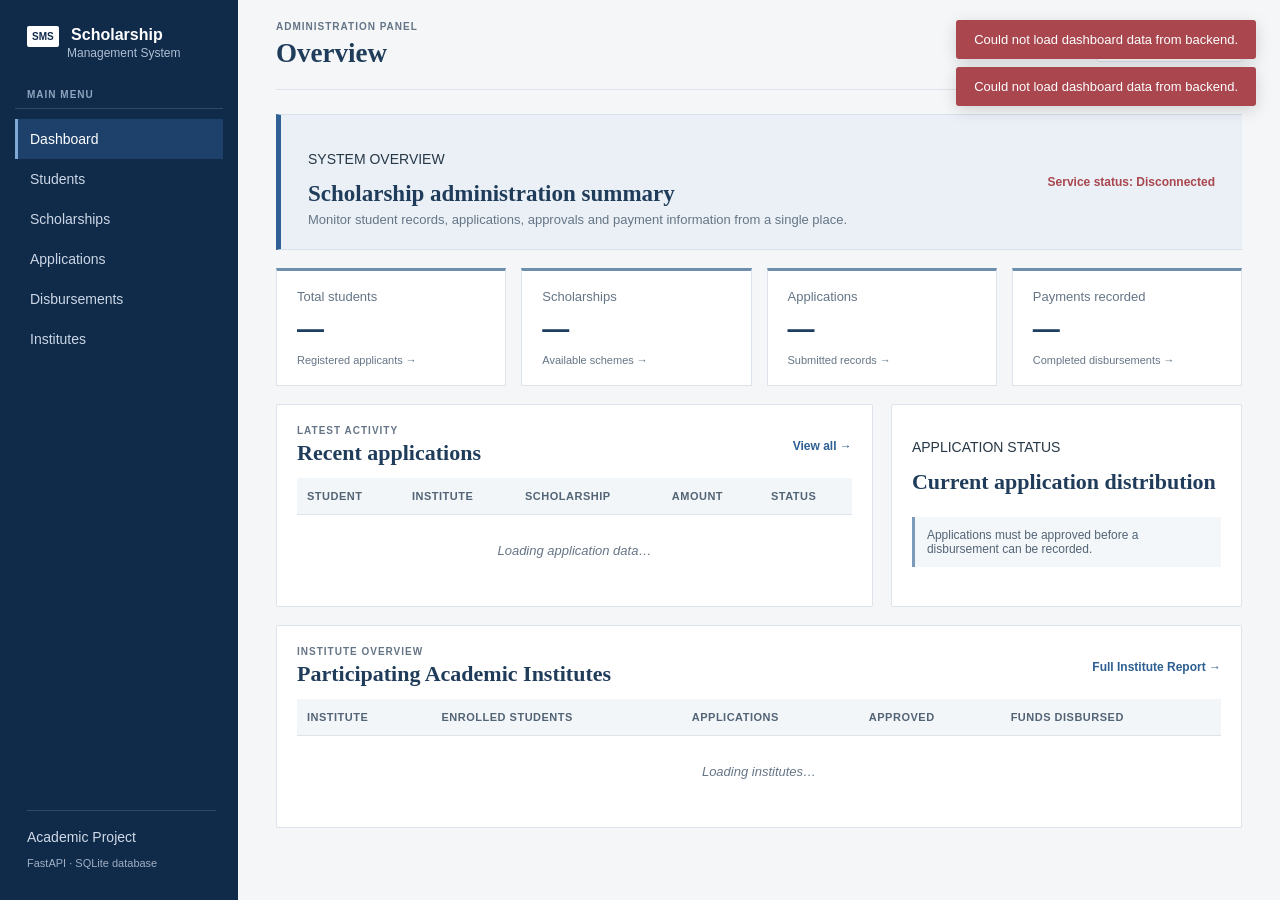
==== commit 2ca8f476: "Migrate database from MySQL to SQLite with WAL mode and foreign key constraints" ====
--- a/frontend-vercel/index.html
+++ b/frontend-vercel/index.html
@@ -28,7 +28,7 @@
     </nav>
     <footer>
       Academic Project<br>
-      <small>FastAPI · MySQL database</small>
+      <small>FastAPI · SQLite database</small>
     </footer>
   </aside>
 
